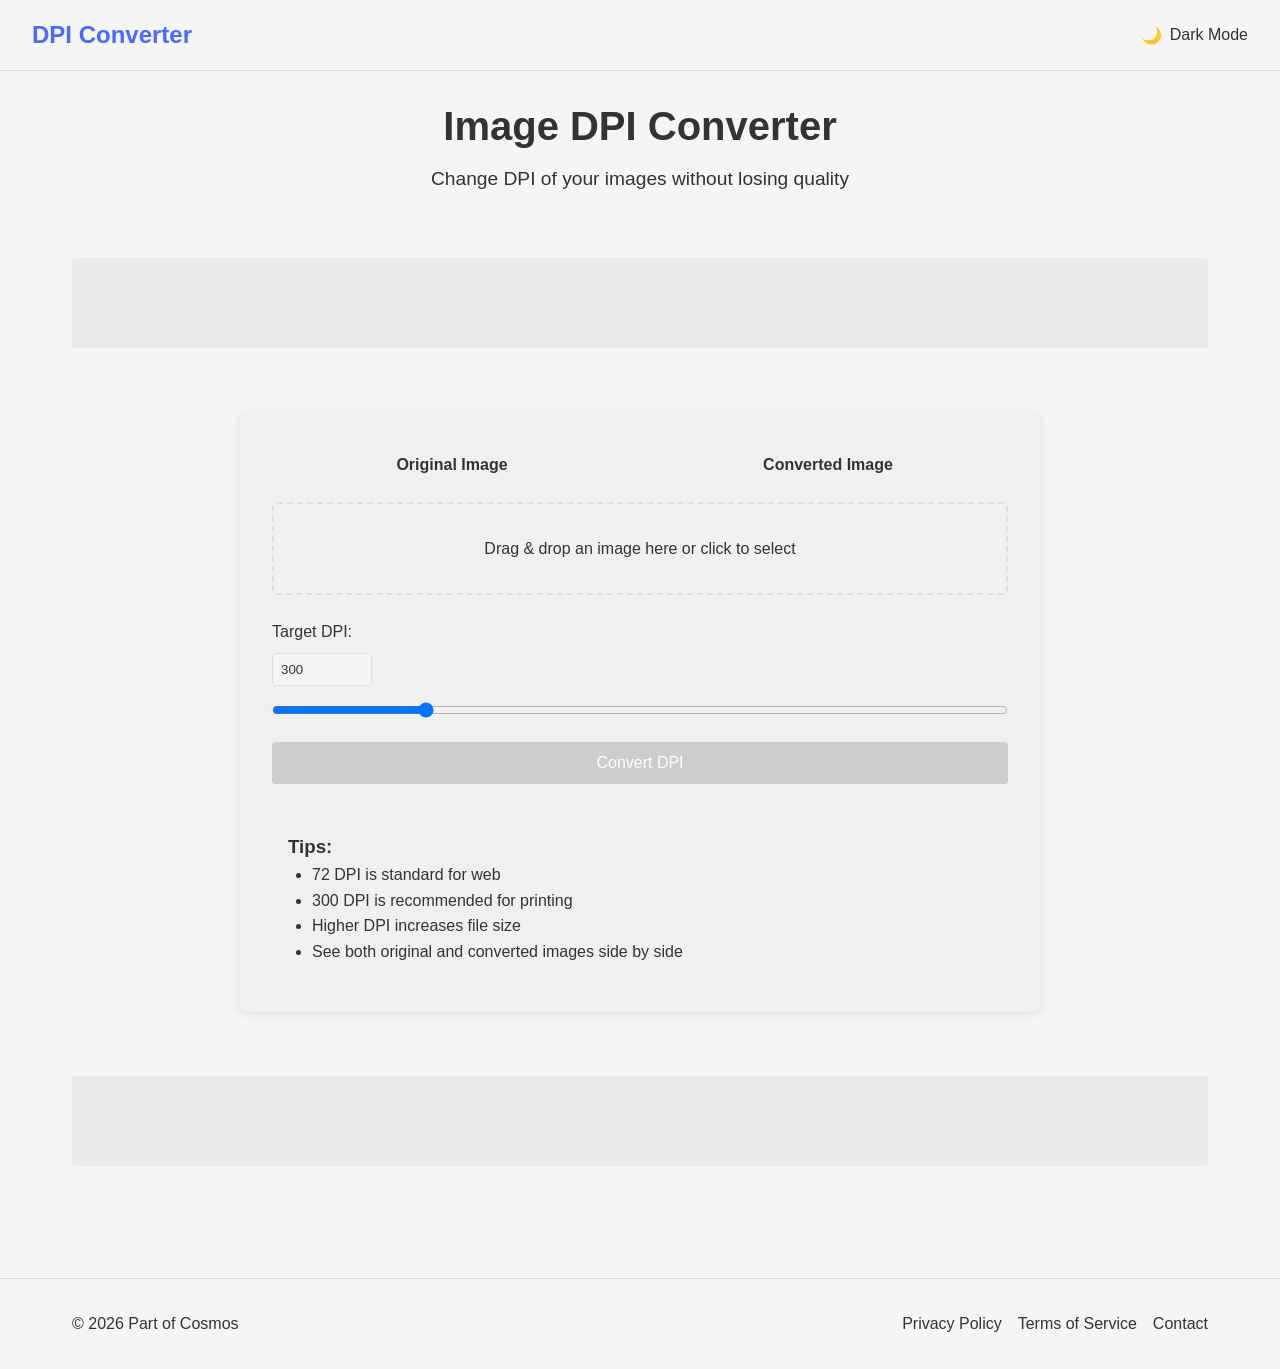
==== index.html @ 320b6068 "Update index.html" ====
<!DOCTYPE html>
<html lang="en">
<head>
  <meta charset="UTF-8">
  <meta name="viewport" content="width=device-width, initial-scale=1.0">
  <meta name="description" content="Free online tool to change DPI of images instantly. Supports JPEG, PNG, WEBP. No registration required.">
  <meta name="keywords" content="DPI converter, image DPI, change resolution, image converter, print quality">
  <meta name="author" content="Part of Cosmos">
  <meta property="og:title" content="Free Online DPI Converter | Change Image Resolution Instantly">
  <meta property="og:description" content="Easily adjust DPI of JPEG, PNG, and WEBP images. No registration needed. Fast, secure, and free!">
  <meta property="og:type" content="website">
  <meta property="og:url" content="https://Partofcosmos1-re.github.io/dpi-converter">
  <title>Free Online DPI Converter | Change Image Resolution Instantly</title>
  <script async src="https://pagead2.googlesyndication.com/pagead/js/adsbygoogle.js?client=ca-pub-6141344956835421" crossorigin="anonymous"></script>
  <style>
    /* Light mode variables */
    :root {
      --bg-color: #f5f5f5;
      --text-color: #333;
      --primary-color: #4a6bff;
      --secondary-color: #f0f0f0;
      --border-color: #ddd;
    }

    /* Dark mode variables */
    .dark-mode {
      --bg-color: #1a1a1a;
      --text-color: #f5f5f5;
      --primary-color: #5d8aff;
      --secondary-color: #2a2a2a;
      --border-color: #444;
    }

    * {
      box-sizing: border-box;
      margin: 0;
      padding: 0;
      font-family: -apple-system, BlinkMacSystemFont, 'Segoe UI', Roboto, Oxygen, Ubuntu, Cantarell, 'Open Sans', 'Helvetica Neue', sans-serif;
    }

    body {
      min-height: 100vh;
      display: flex;
      flex-direction: column;
      background-color: var(--bg-color);
      color: var(--text-color);
      transition: background-color 0.3s, color 0.3s;
      line-height: 1.6;
    }

    header {
      padding: 1rem 2rem;
      display: flex;
      justify-content: space-between;
      align-items: center;
      border-bottom: 1px solid var(--border-color);
    }

    .logo {
      font-size: 1.5rem;
      font-weight: bold;
      color: var(--primary-color);
    }

    .theme-toggle {
      background: none;
      border: none;
      color: var(--text-color);
      cursor: pointer;
      font-size: 1rem;
      display: flex;
      align-items: center;
      gap: 0.5rem;
    }

    main {
      flex: 1;
      display: flex;
      flex-direction: column;
      align-items: center;
      padding: 2rem;
      max-width: 1200px;
      margin: 0 auto;
      width: 100%;
    }

    h1 {
      margin: 0;
      line-height: 1.15;
      font-size: 2.5rem;
      text-align: center;
    }

    .description {
      text-align: center;
      margin: 1rem 0 2rem;
      line-height: 1.5;
      font-size: 1.2rem;
      max-width: 800px;
    }

    .converter {
      width: 100%;
      max-width: 800px;
      margin: 2rem 0;
      padding: 2rem;
      background-color: var(--secondary-color);
      border-radius: 8px;
      box-shadow: 0 2px 10px rgba(0, 0, 0, 0.1);
    }

    .image-comparison {
      display: flex;
      flex-wrap: wrap;
      gap: 1rem;
      margin-bottom: 1.5rem;
    }

    .image-container {
      flex: 1;
      min-width: 300px;
      display: flex;
      flex-direction: column;
      align-items: center;
    }

    .image-preview {
      width: 100%;
      max-height: 300px;
      object-fit: contain;
      border: 1px solid var(--border-color);
      border-radius: 5px;
      background-color: var(--bg-color);
    }

    .image-label {
      margin-top: 0.5rem;
      font-weight: bold;
    }

    .dropzone {
      border: 2px dashed var(--border-color);
      border-radius: 5px;
      padding: 2rem;
      text-align: center;
      cursor: pointer;
      transition: border-color 0.3s;
      margin-bottom: 1.5rem;
    }

    .dropzone:hover {
      border-color: var(--primary-color);
    }

    .file-info {
      display: flex;
      flex-direction: column;
      gap: 0.5rem;
    }

    .controls {
      display: flex;
      flex-direction: column;
      gap: 1.5rem;
    }

    .dpi-control {
      display: flex;
      flex-direction: column;
      gap: 0.5rem;
    }

    .dpi-control input[type="number"] {
      padding: 0.5rem;
      border: 1px solid var(--border-color);
      border-radius: 4px;
      background-color: var(--bg-color);
      color: var(--text-color);
      width: 100px;
    }

    .dpi-control input[type="range"] {
      width: 100%;
      margin-top: 0.5rem;
    }

    .convert-button {
      padding: 0.75rem 1.5rem;
      background-color: var(--primary-color);
      color: white;
      border: none;
      border-radius: 4px;
      cursor: pointer;
      font-size: 1rem;
      transition: background-color 0.3s;
    }

    .convert-button:hover {
      background-color: #3a5bef;
    }

    .convert-button:disabled {
      background-color: #cccccc;
      cursor: not-allowed;
    }

    .download-section {
      margin-top: 2rem;
      text-align: center;
    }

    .download-button {
      padding: 0.75rem 1.5rem;
      background-color: #28a745;
      color: white;
      text-decoration: none;
      border-radius: 4px;
      transition: background-color 0.3s;
      display: inline-block;
    }

    .download-button:hover {
      background-color: #218838;
    }

    .tips {
      margin-top: 2rem;
      padding: 1rem;
      background-color: var(--secondary-color);
      border-radius: 5px;
    }

    .tips h3 {
      margin-top: 0;
    }

    .tips ul {
      padding-left: 1.5rem;
    }

    footer {
      width: 100%;
      padding: 2rem 0;
      border-top: 1px solid var(--border-color);
      margin-top: 3rem;
    }

    .footer-content {
      max-width: 1200px;
      margin: 0 auto;
      display: flex;
      justify-content: space-between;
      align-items: center;
      padding: 0 2rem;
    }

    .footer-links {
      display: flex;
      gap: 1rem;
    }

    .footer-links a {
      color: var(--text-color);
      text-decoration: none;
    }

    .footer-links a:hover {
      text-decoration: underline;
    }

    /* Ad Container Styles */
    .ad-container {
      width: 100%;
      margin: 2rem 0;
      text-align: center;
      min-height: 90px;
      background-color: rgba(0,0,0,0.05);
      border-radius: 4px;
      display: flex;
      justify-content: center;
      align-items: center;
      padding: 1rem;
    }

    .ad-container ins {
      width: 100%;
      height: 100%;
    }

    @media (max-width: 768px) {
      h1 {
        font-size: 2rem;
      }
      
      .description {
        font-size: 1rem;
      }
      
      .converter {
        padding: 1.5rem;
      }
      
      .footer-content {
        flex-direction: column;
        gap: 1rem;
      }

      .ad-container {
        min-height: 50px;
        margin: 1rem 0;
      }
    }

    /* Loading spinner */
    .spinner {
      display: inline-block;
      width: 20px;
      height: 20px;
      border: 3px solid rgba(255,255,255,.3);
      border-radius: 50%;
      border-top-color: white;
      animation: spin 1s ease-in-out infinite;
    }

    @keyframes spin {
      to { transform: rotate(360deg); }
    }

    .hidden {
      display: none;
    }
  </style>
</head>
<body>
  <header>
    <div class="logo">DPI Converter</div>
    <button class="theme-toggle" id="themeToggle">
      <span id="themeIcon">🌙</span> <span id="themeText">Dark Mode</span>
    </button>
  </header>

  <main>
    <h1>Image DPI Converter</h1>
    <p class="description">
      Change DPI of your images without losing quality
    </p>
    
    <!-- Top Ad Container -->
    <div class="ad-container">
      <ins class="adsbygoogle"
           style="display:block"
           data-ad-client="ca-pub-6141344956835421"
           data-ad-slot="4325346053"
           data-ad-format="auto"
           data-full-width-responsive="true"></ins>
      <script>(adsbygoogle = window.adsbygoogle || []).push({});</script>
    </div>
    
    <div class="converter">
      <div class="image-comparison">
        <div class="image-container">
          <img id="originalImage" class="image-preview hidden" alt="Original image">
          <div class="image-label" id="originalLabel">Original Image</div>
        </div>
        <div class="image-container">
          <img id="convertedImage" class="image-preview hidden" alt="Converted image">
          <div class="image-label" id="convertedLabel">Converted Image</div>
        </div>
      </div>

      <div class="dropzone" id="dropzone">
        <div class="file-info" id="fileInfo">
          <p>Drag & drop an image here or click to select</p>
        </div>
        <input type="file" id="fileInput" accept="image/*" class="hidden">
      </div>

      <div class="controls">
        <div class="dpi-control">
          <label for="dpi">Target DPI:</label>
          <input type="number" id="dpi" min="72" max="1200" value="300">
          <input type="range" id="dpiRange" min="72" max="1200" value="300">
        </div>

        <button class="convert-button" id="convertButton" disabled>
          Convert DPI
        </button>
      </div>

      <div class="download-section hidden" id="downloadSection">
        <a href="#" class="download-button" id="downloadButton">Download Converted Image</a>
      </div>

      <div class="tips">
        <h3>Tips:</h3>
        <ul>
          <li>72 DPI is standard for web</li>
          <li>300 DPI is recommended for printing</li>
          <li>Higher DPI increases file size</li>
          <li>See both original and converted images side by side</li>
        </ul>
      </div>
    </div>
    
    <!-- Bottom Ad Container --> 
    <div class="ad-container">
      <ins class="adsbygoogle"
           style="display:block"
           data-ad-client="ca-pub-6141344956835421"
           data-ad-slot="9127883073" 
           data-ad-format="fluid"
           data-full-width-responsive="true"></ins>
      <script>(adsbygoogle = window.adsbygoogle || []).push({});</script>
    </div>
  </main>

  <footer>
    <div class="footer-content">
      <p>© <span id="currentYear"></span> Part of Cosmos</p>
      <div class="footer-links">
        <a href="privacy.html" id="privacyLink">Privacy Policy</a>
        <a href="terms.html" id="termsLink">Terms of Service</a>
        <a href="#" id="contactLink">Contact</a>
      </div>
    </div>
  </footer>

  <script>
    // DOM Elements
    const themeToggle = document.getElementById('themeToggle');
    const themeIcon = document.getElementById('themeIcon');
    const themeText = document.getElementById('themeText');
    const dropzone = document.getElementById('dropzone');
    const fileInput = document.getElementById('fileInput');
    const fileInfo = document.getElementById('fileInfo');
    const originalImage = document.getElementById('originalImage');
    const convertedImage = document.getElementById('convertedImage');
    const originalLabel = document.getElementById('originalLabel');
    const convertedLabel = document.getElementById('convertedLabel');
    const dpiInput = document.getElementById('dpi');
    const dpiRange = document.getElementById('dpiRange');
    const convertButton = document.getElementById('convertButton');
    const downloadSection = document.getElementById('downloadSection');
    const downloadButton = document.getElementById('downloadButton');
    const currentYear = document.getElementById('currentYear');
    const privacyLink = document.getElementById('privacyLink');
    const termsLink = document.getElementById('termsLink');
    const contactLink = document.getElementById('contactLink');

    // Current year
    currentYear.textContent = new Date().getFullYear();

    // Theme toggle
    function toggleTheme() {
      document.body.classList.toggle('dark-mode');
      const isDark = document.body.classList.contains('dark-mode');
      themeIcon.textContent = isDark ? '☀️' : '🌙';
      themeText.textContent = isDark ? 'Light Mode' : 'Dark Mode';
      localStorage.setItem('darkMode', isDark);
    }

    // Check for saved theme preference
    if (localStorage.getItem('darkMode') === 'true') {
      document.body.classList.add('dark-mode');
      themeIcon.textContent = '☀️';
      themeText.textContent = 'Light Mode';
    }

    themeToggle.addEventListener('click', toggleTheme);

    // File handling
    let currentFile = null;
    let fileName = '';

    function handleFileSelect(file) {
      currentFile = file;
      fileName = file.name.split('.')[0];
      fileInfo.innerHTML = `
        <p>${file.name}</p>
        <p>${(file.size / 1024).toFixed(2)} KB</p>
      `;
      convertButton.disabled = false;

      // Display the original image
      const reader = new FileReader();
      reader.onload = (e) => {
        originalImage.src = e.target.result;
        originalImage.classList.remove('hidden');
        originalLabel.textContent = `Original Image (${file.name})`;
      };
      reader.readAsDataURL(file);
    }

    dropzone.addEventListener('click', () => fileInput.click());
    
    fileInput.addEventListener('change', (e) => {
      if (e.target.files.length) {
        handleFileSelect(e.target.files[0]);
      }
    });

    // Drag and drop
    dropzone.addEventListener('dragover', (e) => {
      e.preventDefault();
      dropzone.style.borderColor = 'var(--primary-color)';
    });

    dropzone.addEventListener('dragleave', () => {
      dropzone.style.borderColor = 'var(--border-color)';
    });

    dropzone.addEventListener('drop', (e) => {
      e.preventDefault();
      dropzone.style.borderColor = 'var(--border-color)';
      
      if (e.dataTransfer.files.length && e.dataTransfer.files[0].type.startsWith('image/')) {
        handleFileSelect(e.dataTransfer.files[0]);
      }
    });

    // DPI controls
    dpiInput.addEventListener('input', () => {
      let value = parseInt(dpiInput.value);
      if (isNaN(value)) value = 300;
      value = Math.min(1200, Math.max(72, value));
      dpiInput.value = value;
      dpiRange.value = value;
    });

    dpiRange.addEventListener('input', () => {
      dpiInput.value = dpiRange.value;
    });

    // Conversion
    convertButton.addEventListener('click', async () => {
      if (!currentFile) return;
      
      convertButton.disabled = true;
      convertButton.innerHTML = '<span class="spinner"></span> Processing...';
      
      try {
        const downloadUrl = await processImage(currentFile, dpiInput.value);
        
        // Display the converted image
        convertedImage.src = downloadUrl;
        convertedImage.classList.remove('hidden');
        convertedLabel.textContent = `Converted Image (${dpiInput.value} DPI)`;
        
        downloadButton.href = downloadUrl;
        downloadButton.download = `${fileName}_${dpiInput.value}dpi.${currentFile.type.split('/')[1]}`;
        downloadSection.classList.remove('hidden');
      } catch (error) {
        console.error('Conversion error:', error);
        alert('Error processing image. Please try again.');
      } finally {
        convertButton.disabled = false;
        convertButton.textContent = 'Convert DPI';
      }
    });

    // Image processing function
    function processImage(file, dpi) {
      return new Promise((resolve, reject) => {
        const reader = new FileReader();
        
        reader.onload = (event) => {
          const img = new Image();
          img.onload = () => {
            const canvas = document.createElement('canvas');
            const ctx = canvas.getContext('2d');
            
            // Calculate the size at the target DPI (assuming original is 72 DPI)
            const scale = dpi / 72;
            canvas.width = img.width * scale;
            canvas.height = img.height * scale;
            
            // Draw the image at new size
            ctx.drawImage(img, 0, 0, canvas.width, canvas.height);
            
            // Convert to blob with original file type
            canvas.toBlob((blob) => {
              const url = URL.createObjectURL(blob);
              resolve(url);
            }, file.type.split('/')[1] === 'png' ? 'image/png' : 'image/jpeg', 0.92);
          };
          
          img.onerror = reject;
          img.src = event.target.result;
        };
        
        reader.onerror = reject;
        reader.readAsDataURL(file);
      });
    }

    // Contact link behavior
    contactLink.addEventListener('click', (e) => {
      e.preventDefault();
      alert('Contact information would be displayed here.');
    });

    // Initialize ads
    (adsbygoogle = window.adsbygoogle || []).push({});
  </script>
</body>
</html>
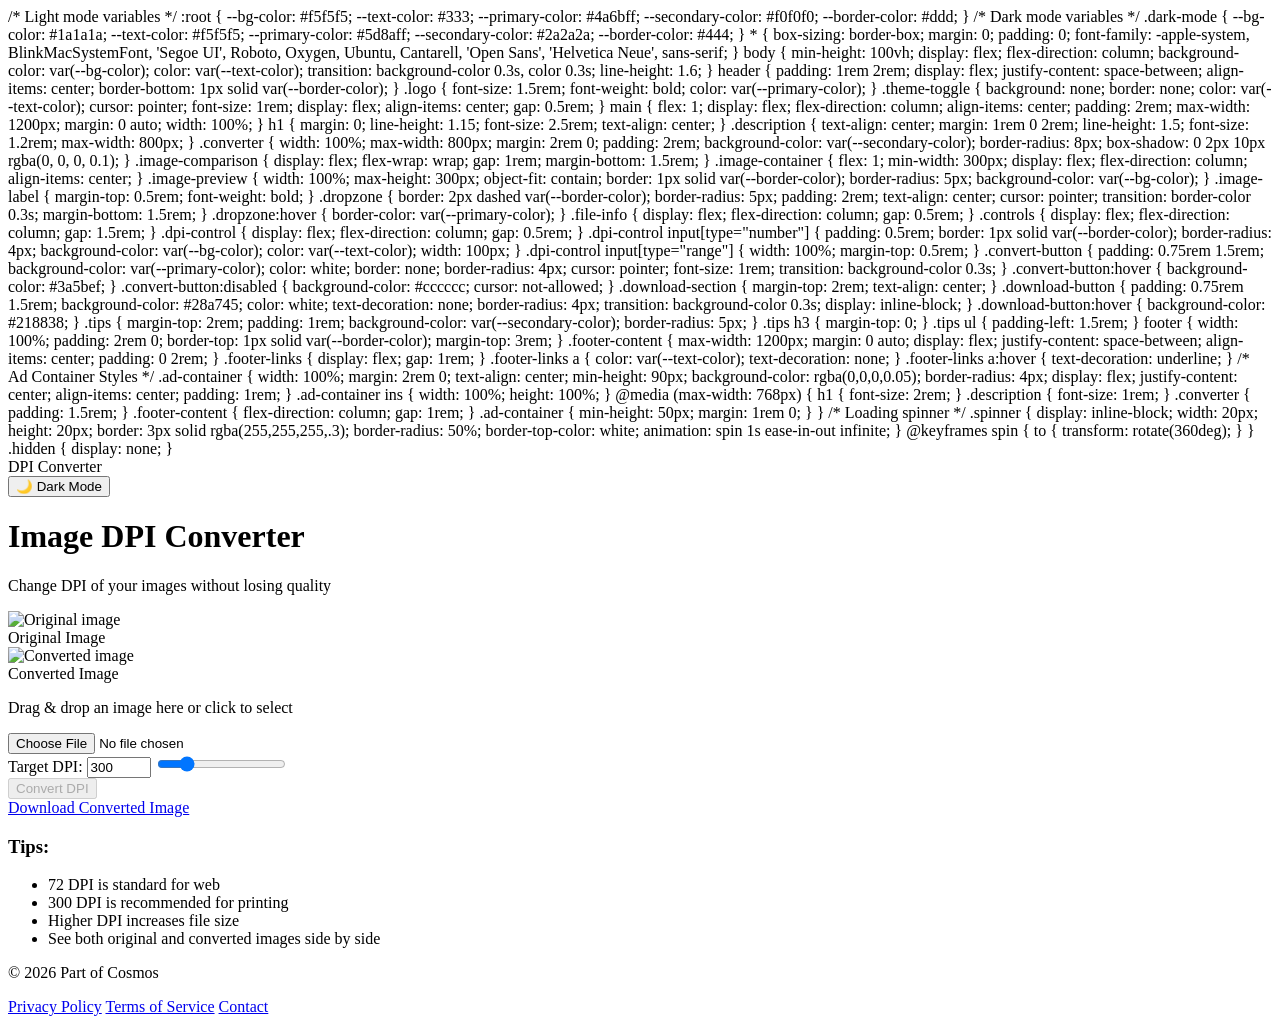
==== commit ec62affc: "Update index.html" ====
--- a/index.html
+++ b/index.html
@@ -11,8 +11,8 @@
   <meta property="og:type" content="website">
   <meta property="og:url" content="https://Partofcosmos1-re.github.io/dpi-converter">
   <title>Free Online DPI Converter | Change Image Resolution Instantly</title>
-  <script async src="https://pagead2.googlesyndication.com/pagead/js/adsbygoogle.js?client=ca-pub-6141344956835421" crossorigin="anonymous"></script>
-  <style>
+  <script async src="https://pagead2.googlesyndication.com/pagead/js/adsbygoogle.js?client=ca-pub-6141344956835421"
+     crossorigin="anonymous"></script>
     /* Light mode variables */
     :root {
       --bg-color: #f5f5f5;
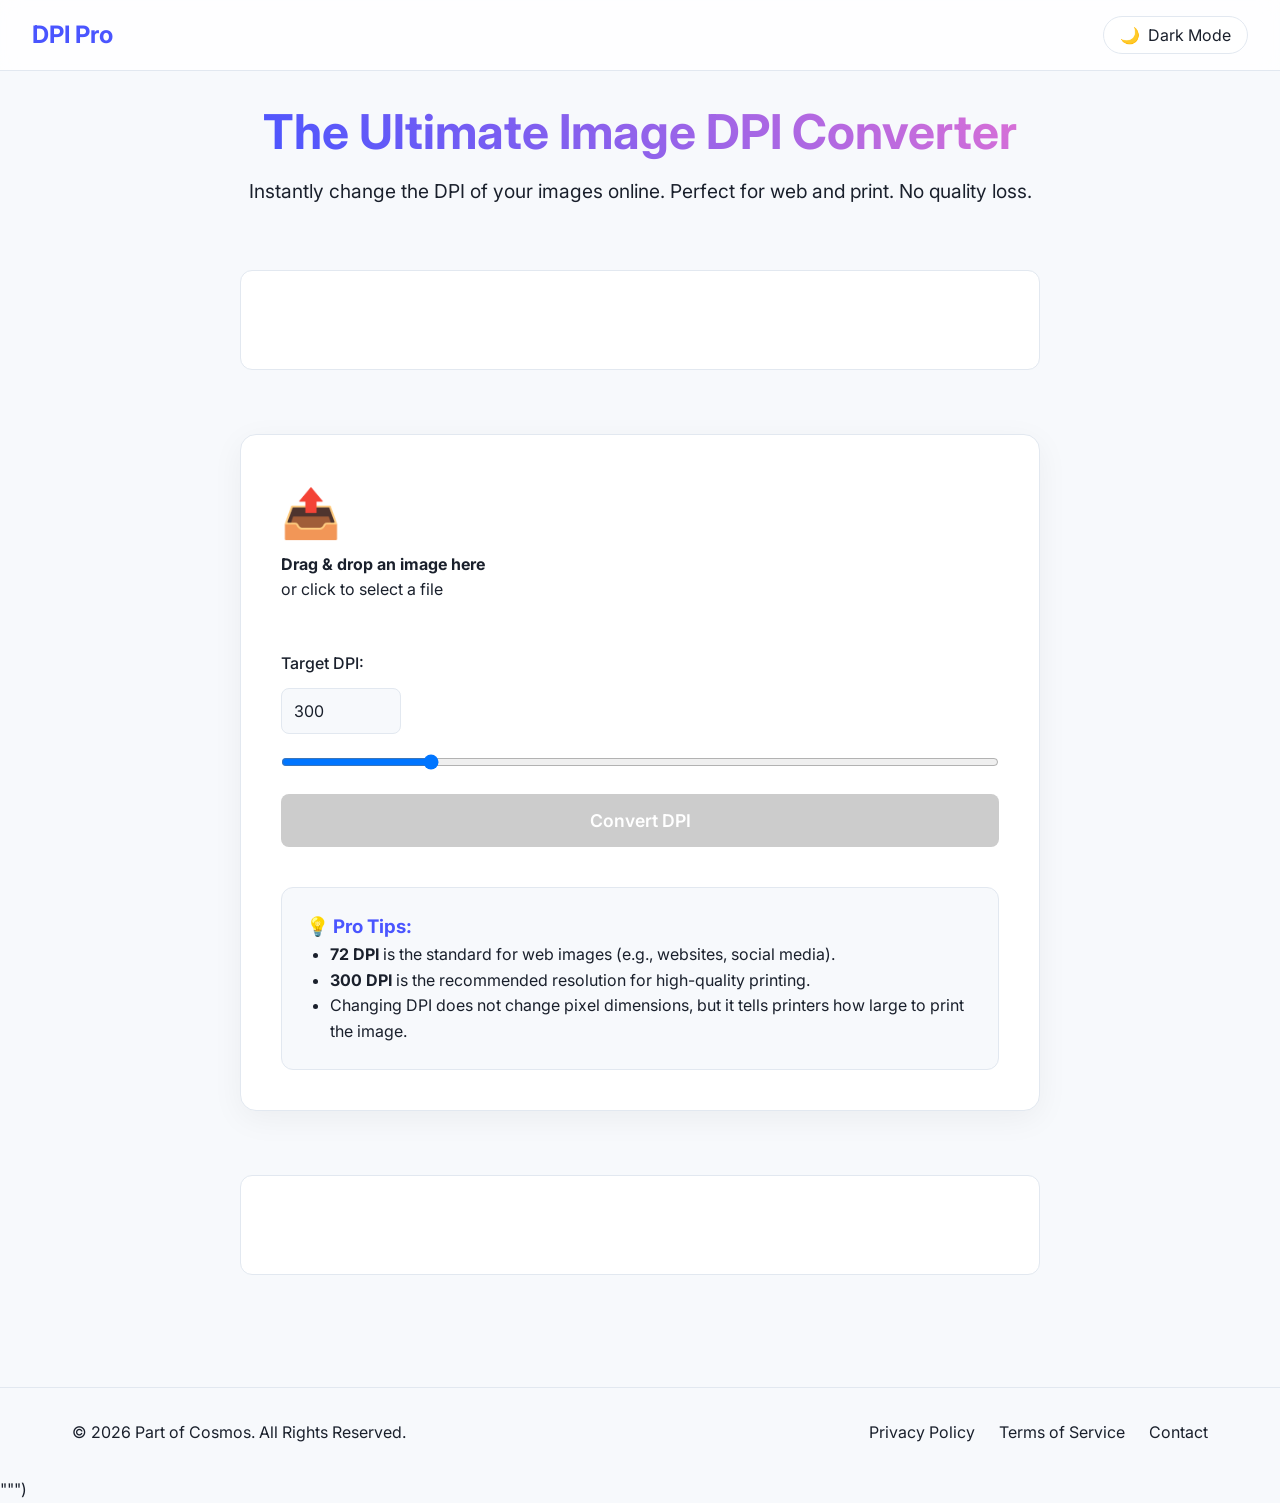
==== commit d2c78f2d: "Update index.html" ====
--- a/index.html
+++ b/index.html
@@ -1,3 +1,4 @@
+
 <!DOCTYPE html>
 <html lang="en">
 <head>
@@ -10,32 +11,46 @@
   <meta property="og:description" content="Easily adjust DPI of JPEG, PNG, and WEBP images. No registration needed. Fast, secure, and free!">
   <meta property="og:type" content="website">
   <meta property="og:url" content="https://Partofcosmos1-re.github.io/dpi-converter">
-  <title>Free Online DPI Converter | Change Image Resolution Instantly</title>
+  <title>Free Online DPI Converter | Modern & Fast</title>
   <script async src="https://pagead2.googlesyndication.com/pagead/js/adsbygoogle.js?client=ca-pub-6141344956835421"
      crossorigin="anonymous"></script>
+  <style>
+    /* Font import */
+    @import url('https://fonts.googleapis.com/css2?family=Inter:wght@400;500;600;700&display=swap');
+
     /* Light mode variables */
     :root {
-      --bg-color: #f5f5f5;
-      --text-color: #333;
-      --primary-color: #4a6bff;
-      --secondary-color: #f0f0f0;
-      --border-color: #ddd;
+      --bg-color: #f7f9fc;
+      --text-color: #1a202c;
+      --primary-color: #4a55ff;
+      --primary-hover: #3c46d5;
+      --secondary-color: #ffffff;
+      --border-color: #e2e8f0;
+      --shadow-color: rgba(0, 0, 0, 0.05);
+      --success-color: #28a745;
+      --success-hover: #218838;
+      --disabled-color: #cccccc;
     }
 
     /* Dark mode variables */
     .dark-mode {
-      --bg-color: #1a1a1a;
-      --text-color: #f5f5f5;
-      --primary-color: #5d8aff;
-      --secondary-color: #2a2a2a;
-      --border-color: #444;
+      --bg-color: #121212;
+      --text-color: #e2e8f0;
+      --primary-color: #7f8aff;
+      --primary-hover: #6a74e5;
+      --secondary-color: #1a1a1a;
+      --border-color: #2d3748;
+      --shadow-color: rgba(0, 0, 0, 0.2);
+      --success-color: #38a169;
+      --success-hover: #2f855a;
+      --disabled-color: #4a5568;
     }
 
     * {
       box-sizing: border-box;
       margin: 0;
       padding: 0;
-      font-family: -apple-system, BlinkMacSystemFont, 'Segoe UI', Roboto, Oxygen, Ubuntu, Cantarell, 'Open Sans', 'Helvetica Neue', sans-serif;
+      font-family: 'Inter', -apple-system, BlinkMacSystemFont, 'Segoe UI', Roboto, Oxygen, Ubuntu, Cantarell, 'Open Sans', 'Helvetica Neue', sans-serif;
     }
 
     body {
@@ -54,6 +69,15 @@
       justify-content: space-between;
       align-items: center;
       border-bottom: 1px solid var(--border-color);
+      position: sticky;
+      top: 0;
+      background-color: rgba(255, 255, 255, 0.8);
+      backdrop-filter: blur(10px);
+      z-index: 1000;
+    }
+    
+    .dark-mode header {
+        background-color: rgba(18, 18, 18, 0.8);
     }
 
     .logo {
@@ -63,14 +87,21 @@
     }
 
     .theme-toggle {
-      background: none;
-      border: none;
+      background: var(--secondary-color);
+      border: 1px solid var(--border-color);
       color: var(--text-color);
       cursor: pointer;
       font-size: 1rem;
       display: flex;
       align-items: center;
       gap: 0.5rem;
+      padding: 0.5rem 1rem;
+      border-radius: 20px;
+      transition: all 0.3s ease;
+    }
+    .theme-toggle:hover {
+        transform: translateY(-2px);
+        box-shadow: 0 4px 10px var(--shadow-color);
     }
 
     main {
@@ -86,9 +117,13 @@
 
     h1 {
       margin: 0;
-      line-height: 1.15;
-      font-size: 2.5rem;
+      line-height: 1.2;
+      font-size: 3rem;
+      font-weight: 700;
       text-align: center;
+      background: linear-gradient(45deg, var(--primary-color), #da70d6);
+      -webkit-background-clip: text;
+      -webkit-text-fill-color: transparent;
     }
 
     .description {
@@ -97,65 +132,75 @@
       line-height: 1.5;
       font-size: 1.2rem;
       max-width: 800px;
+      color: var(--text-color-light);
     }
 
     .converter {
       width: 100%;
       max-width: 800px;
       margin: 2rem 0;
-      padding: 2rem;
+      padding: 2.5rem;
       background-color: var(--secondary-color);
-      border-radius: 8px;
-      box-shadow: 0 2px 10px rgba(0, 0, 0, 0.1);
-    }
-
+      border-radius: 16px;
+      box-shadow: 0 8px 32px var(--shadow-color);
+      border: 1px solid var(--border-color);
+    }
+    
     .image-comparison {
       display: flex;
       flex-wrap: wrap;
-      gap: 1rem;
-      margin-bottom: 1.5rem;
+      gap: 1.5rem;
+      margin-bottom: 2rem;
     }
 
     .image-container {
       flex: 1;
-      min-width: 300px;
+      min-width: 250px;
       display: flex;
       flex-direction: column;
       align-items: center;
+      background-color: var(--bg-color);
+      padding: 1rem;
+      border-radius: 12px;
+      border: 1px solid var(--border-color);
     }
 
     .image-preview {
       width: 100%;
-      max-height: 300px;
+      height: 250px;
       object-fit: contain;
-      border: 1px solid var(--border-color);
-      border-radius: 5px;
-      background-color: var(--bg-color);
+      border-radius: 8px;
     }
 
     .image-label {
-      margin-top: 0.5rem;
-      font-weight: bold;
-    }
-
+      margin-top: 1rem;
+      font-weight: 500;
+      font-size: 0.9rem;
+      text-align: center;
+      word-break: break-all;
+    }
+    
     .dropzone {
       border: 2px dashed var(--border-color);
-      border-radius: 5px;
-      padding: 2rem;
+      border-radius: 12px;
+      padding: 2.5rem;
       text-align: center;
       cursor: pointer;
-      transition: border-color 0.3s;
-      margin-bottom: 1.5rem;
-    }
-
+      transition: border-color 0.3s, background-color 0.3s;
+      margin-bottom: 2rem;
+      background-color: var(--bg-color);
+    }
     .dropzone:hover {
       border-color: var(--primary-color);
-    }
-
+      background-color: var(--secondary-color);
+    }
+    .dropzone-icon {
+        font-size: 3rem;
+        color: var(--primary-color);
+    }
     .file-info {
-      display: flex;
-      flex-direction: column;
-      gap: 0.5rem;
+        margin-top: 1rem;
+        font-size: 0.9rem;
     }
 
     .controls {
@@ -163,77 +208,83 @@
       flex-direction: column;
       gap: 1.5rem;
     }
-
     .dpi-control {
       display: flex;
       flex-direction: column;
-      gap: 0.5rem;
-    }
-
+      gap: 0.75rem;
+    }
+    .dpi-control label {
+        font-weight: 500;
+    }
     .dpi-control input[type="number"] {
-      padding: 0.5rem;
+      padding: 0.75rem;
       border: 1px solid var(--border-color);
-      border-radius: 4px;
+      border-radius: 8px;
       background-color: var(--bg-color);
       color: var(--text-color);
-      width: 100px;
-    }
-
+      width: 120px;
+      font-size: 1rem;
+    }
     .dpi-control input[type="range"] {
       width: 100%;
       margin-top: 0.5rem;
-    }
-
+      cursor: pointer;
+    }
     .convert-button {
-      padding: 0.75rem 1.5rem;
+      padding: 1rem 1.5rem;
       background-color: var(--primary-color);
       color: white;
       border: none;
-      border-radius: 4px;
+      border-radius: 8px;
       cursor: pointer;
-      font-size: 1rem;
-      transition: background-color 0.3s;
-    }
-
-    .convert-button:hover {
-      background-color: #3a5bef;
-    }
-
+      font-size: 1.1rem;
+      font-weight: 600;
+      transition: all 0.3s ease;
+      display: flex;
+      justify-content: center;
+      align-items: center;
+      gap: 0.5rem;
+    }
+    .convert-button:hover:not(:disabled) {
+      background-color: var(--primary-hover);
+      transform: translateY(-2px);
+      box-shadow: 0 4px 15px var(--shadow-color);
+    }
     .convert-button:disabled {
-      background-color: #cccccc;
+      background-color: var(--disabled-color);
       cursor: not-allowed;
     }
-
     .download-section {
       margin-top: 2rem;
       text-align: center;
     }
-
     .download-button {
-      padding: 0.75rem 1.5rem;
-      background-color: #28a745;
+      padding: 1rem 2rem;
+      background-color: var(--success-color);
       color: white;
       text-decoration: none;
-      border-radius: 4px;
-      transition: background-color 0.3s;
+      border-radius: 8px;
+      transition: all 0.3s ease;
       display: inline-block;
-    }
-
+      font-weight: 600;
+    }
     .download-button:hover {
-      background-color: #218838;
-    }
-
+      background-color: var(--success-hover);
+      transform: translateY(-2px);
+      box-shadow: 0 4px 15px var(--shadow-color);
+    }
+    
     .tips {
-      margin-top: 2rem;
-      padding: 1rem;
-      background-color: var(--secondary-color);
-      border-radius: 5px;
-    }
-
+      margin-top: 2.5rem;
+      padding: 1.5rem;
+      background-color: var(--bg-color);
+      border-radius: 12px;
+      border: 1px solid var(--border-color);
+    }
     .tips h3 {
       margin-top: 0;
-    }
-
+      color: var(--primary-color);
+    }
     .tips ul {
       padding-left: 1.5rem;
     }
@@ -244,7 +295,6 @@
       border-top: 1px solid var(--border-color);
       margin-top: 3rem;
     }
-
     .footer-content {
       max-width: 1200px;
       margin: 0 auto;
@@ -252,66 +302,51 @@
       justify-content: space-between;
       align-items: center;
       padding: 0 2rem;
-    }
-
+      flex-wrap: wrap;
+      gap: 1rem;
+    }
     .footer-links {
       display: flex;
-      gap: 1rem;
-    }
-
+      gap: 1.5rem;
+    }
     .footer-links a {
       color: var(--text-color);
       text-decoration: none;
-    }
-
+      transition: color 0.3s;
+    }
     .footer-links a:hover {
+      color: var(--primary-color);
       text-decoration: underline;
     }
 
-    /* Ad Container Styles */
     .ad-container {
       width: 100%;
-      margin: 2rem 0;
+      margin: 2rem auto;
       text-align: center;
-      min-height: 90px;
-      background-color: rgba(0,0,0,0.05);
-      border-radius: 4px;
+      min-height: 100px;
+      background-color: var(--secondary-color);
+      border-radius: 12px;
       display: flex;
       justify-content: center;
       align-items: center;
       padding: 1rem;
-    }
-
+      border: 1px solid var(--border-color);
+      max-width: 800px;
+    }
     .ad-container ins {
       width: 100%;
       height: 100%;
     }
 
     @media (max-width: 768px) {
-      h1 {
-        font-size: 2rem;
-      }
-      
-      .description {
-        font-size: 1rem;
-      }
-      
-      .converter {
-        padding: 1.5rem;
-      }
-      
-      .footer-content {
-        flex-direction: column;
-        gap: 1rem;
-      }
-
-      .ad-container {
-        min-height: 50px;
-        margin: 1rem 0;
-      }
-    }
-
-    /* Loading spinner */
+      h1 { font-size: 2.2rem; }
+      .description { font-size: 1rem; }
+      .converter { padding: 1.5rem; }
+      .footer-content { flex-direction: column; gap: 1rem; }
+      .ad-container { min-height: 60px; margin: 1.5rem auto; }
+      .image-preview { height: 200px; }
+    }
+    
     .spinner {
       display: inline-block;
       width: 20px;
@@ -321,31 +356,24 @@
       border-top-color: white;
       animation: spin 1s ease-in-out infinite;
     }
-
-    @keyframes spin {
-      to { transform: rotate(360deg); }
-    }
-
-    .hidden {
-      display: none;
-    }
+    @keyframes spin { to { transform: rotate(360deg); } }
+    .hidden { display: none; }
   </style>
 </head>
 <body>
   <header>
-    <div class="logo">DPI Converter</div>
+    <div class="logo">DPI Pro</div>
     <button class="theme-toggle" id="themeToggle">
       <span id="themeIcon">🌙</span> <span id="themeText">Dark Mode</span>
     </button>
   </header>
 
   <main>
-    <h1>Image DPI Converter</h1>
+    <h1>The Ultimate Image DPI Converter</h1>
     <p class="description">
-      Change DPI of your images without losing quality
+      Instantly change the DPI of your images online. Perfect for web and print. No quality loss.
     </p>
     
-    <!-- Top Ad Container -->
     <div class="ad-container">
       <ins class="adsbygoogle"
            style="display:block"
@@ -353,26 +381,28 @@
            data-ad-slot="4325346053"
            data-ad-format="auto"
            data-full-width-responsive="true"></ins>
-      <script>(adsbygoogle = window.adsbygoogle || []).push({});</script>
     </div>
     
     <div class="converter">
+      <div id="dropzone">
+        <div class="dropzone-content">
+            <div class="dropzone-icon">📤</div>
+            <p><strong>Drag & drop an image here</strong></p>
+            <p>or click to select a file</p>
+            <div class="file-info" id="fileInfo"></div>
+        </div>
+        <input type="file" id="fileInput" accept="image/jpeg,image/png,image/webp" class="hidden">
+      </div>
+
       <div class="image-comparison">
-        <div class="image-container">
-          <img id="originalImage" class="image-preview hidden" alt="Original image">
+        <div class="image-container" id="originalContainer" style="display: none;">
+          <img id="originalImage" class="image-preview" alt="Original image">
           <div class="image-label" id="originalLabel">Original Image</div>
         </div>
-        <div class="image-container">
-          <img id="convertedImage" class="image-preview hidden" alt="Converted image">
+        <div class="image-container" id="convertedContainer" style="display: none;">
+          <img id="convertedImage" class="image-preview" alt="Converted image">
           <div class="image-label" id="convertedLabel">Converted Image</div>
         </div>
-      </div>
-
-      <div class="dropzone" id="dropzone">
-        <div class="file-info" id="fileInfo">
-          <p>Drag & drop an image here or click to select</p>
-        </div>
-        <input type="file" id="fileInput" accept="image/*" class="hidden">
       </div>
 
       <div class="controls">
@@ -388,35 +418,32 @@
       </div>
 
       <div class="download-section hidden" id="downloadSection">
-        <a href="#" class="download-button" id="downloadButton">Download Converted Image</a>
+        <a href="#" class="download-button" id="downloadButton" download>Download Converted Image</a>
       </div>
 
       <div class="tips">
-        <h3>Tips:</h3>
+        <h3>💡 Pro Tips:</h3>
         <ul>
-          <li>72 DPI is standard for web</li>
-          <li>300 DPI is recommended for printing</li>
-          <li>Higher DPI increases file size</li>
-          <li>See both original and converted images side by side</li>
+          <li><strong>72 DPI</strong> is the standard for web images (e.g., websites, social media).</li>
+          <li><strong>300 DPI</strong> is the recommended resolution for high-quality printing.</li>
+          <li>Changing DPI does not change pixel dimensions, but it tells printers how large to print the image.</li>
         </ul>
       </div>
     </div>
     
-    <!-- Bottom Ad Container --> 
     <div class="ad-container">
       <ins class="adsbygoogle"
            style="display:block"
-           data-ad-client="ca-pub-6141344956835421"
+           data-ad-client="ca-pub-6141344956835421" 
            data-ad-slot="9127883073" 
            data-ad-format="fluid"
            data-full-width-responsive="true"></ins>
-      <script>(adsbygoogle = window.adsbygoogle || []).push({});</script>
     </div>
   </main>
 
   <footer>
     <div class="footer-content">
-      <p>© <span id="currentYear"></span> Part of Cosmos</p>
+      <p>© <span id="currentYear"></span> Part of Cosmos. All Rights Reserved.</p>
       <div class="footer-links">
         <a href="privacy.html" id="privacyLink">Privacy Policy</a>
         <a href="terms.html" id="termsLink">Terms of Service</a>
@@ -437,34 +464,35 @@
     const convertedImage = document.getElementById('convertedImage');
     const originalLabel = document.getElementById('originalLabel');
     const convertedLabel = document.getElementById('convertedLabel');
+    const originalContainer = document.getElementById('originalContainer');
+    const convertedContainer = document.getElementById('convertedContainer');
     const dpiInput = document.getElementById('dpi');
     const dpiRange = document.getElementById('dpiRange');
     const convertButton = document.getElementById('convertButton');
     const downloadSection = document.getElementById('downloadSection');
     const downloadButton = document.getElementById('downloadButton');
     const currentYear = document.getElementById('currentYear');
-    const privacyLink = document.getElementById('privacyLink');
-    const termsLink = document.getElementById('termsLink');
     const contactLink = document.getElementById('contactLink');
 
     // Current year
     currentYear.textContent = new Date().getFullYear();
 
     // Theme toggle
+    function applyTheme(isDark) {
+        document.body.classList.toggle('dark-mode', isDark);
+        themeIcon.textContent = isDark ? '☀️' : '🌙';
+        themeText.textContent = isDark ? 'Light Mode' : 'Dark Mode';
+    }
+
     function toggleTheme() {
-      document.body.classList.toggle('dark-mode');
-      const isDark = document.body.classList.contains('dark-mode');
-      themeIcon.textContent = isDark ? '☀️' : '🌙';
-      themeText.textContent = isDark ? 'Light Mode' : 'Dark Mode';
-      localStorage.setItem('darkMode', isDark);
-    }
-
-    // Check for saved theme preference
-    if (localStorage.getItem('darkMode') === 'true') {
-      document.body.classList.add('dark-mode');
-      themeIcon.textContent = '☀️';
-      themeText.textContent = 'Light Mode';
-    }
+        const isDark = !document.body.classList.contains('dark-mode');
+        localStorage.setItem('darkMode', isDark);
+        applyTheme(isDark);
+    }
+    
+    // Check for saved theme preference on load
+    const savedDarkMode = localStorage.getItem('darkMode') === 'true';
+    applyTheme(savedDarkMode);
 
     themeToggle.addEventListener('click', toggleTheme);
 
@@ -473,63 +501,59 @@
     let fileName = '';
 
     function handleFileSelect(file) {
+      if (!file || !file.type.startsWith('image/')) {
+        alert('Please select a valid image file (JPEG, PNG, WEBP).');
+        return;
+      }
       currentFile = file;
-      fileName = file.name.split('.')[0];
+      fileName = file.name.split('.').slice(0, -1).join('.');
       fileInfo.innerHTML = `
-        <p>${file.name}</p>
-        <p>${(file.size / 1024).toFixed(2)} KB</p>
+        <p><strong>Selected:</strong> ${file.name} (${(file.size / 1024 / 1024).toFixed(2)} MB)</p>
       `;
       convertButton.disabled = false;
-
-      // Display the original image
+      downloadSection.classList.add('hidden');
+      convertedContainer.style.display = 'none';
+
       const reader = new FileReader();
       reader.onload = (e) => {
         originalImage.src = e.target.result;
-        originalImage.classList.remove('hidden');
-        originalLabel.textContent = `Original Image (${file.name})`;
+        originalContainer.style.display = 'flex';
+        originalLabel.textContent = `Original Image`;
       };
       reader.readAsDataURL(file);
     }
 
     dropzone.addEventListener('click', () => fileInput.click());
-    
-    fileInput.addEventListener('change', (e) => {
-      if (e.target.files.length) {
-        handleFileSelect(e.target.files[0]);
-      }
-    });
+    fileInput.addEventListener('change', (e) => e.target.files.length && handleFileSelect(e.target.files[0]));
 
     // Drag and drop
     dropzone.addEventListener('dragover', (e) => {
       e.preventDefault();
       dropzone.style.borderColor = 'var(--primary-color)';
     });
-
     dropzone.addEventListener('dragleave', () => {
       dropzone.style.borderColor = 'var(--border-color)';
     });
-
     dropzone.addEventListener('drop', (e) => {
       e.preventDefault();
       dropzone.style.borderColor = 'var(--border-color)';
-      
-      if (e.dataTransfer.files.length && e.dataTransfer.files[0].type.startsWith('image/')) {
+      if (e.dataTransfer.files.length) {
         handleFileSelect(e.dataTransfer.files[0]);
       }
     });
 
     // DPI controls
-    dpiInput.addEventListener('input', () => {
-      let value = parseInt(dpiInput.value);
-      if (isNaN(value)) value = 300;
-      value = Math.min(1200, Math.max(72, value));
-      dpiInput.value = value;
-      dpiRange.value = value;
-    });
-
-    dpiRange.addEventListener('input', () => {
-      dpiInput.value = dpiRange.value;
-    });
+    function syncDpiInputs(source) {
+        const value = parseInt(source.value, 10);
+        const clampedValue = Math.min(1200, Math.max(72, isNaN(value) ? 300 : value));
+        if (source.type === 'number') {
+            dpiRange.value = clampedValue;
+        } else {
+            dpiInput.value = clampedValue;
+        }
+    }
+    dpiInput.addEventListener('input', () => syncDpiInputs(dpiInput));
+    dpiRange.addEventListener('input', () => syncDpiInputs(dpiRange));
 
     // Conversion
     convertButton.addEventListener('click', async () => {
@@ -539,68 +563,64 @@
       convertButton.innerHTML = '<span class="spinner"></span> Processing...';
       
       try {
-        const downloadUrl = await processImage(currentFile, dpiInput.value);
-        
-        // Display the converted image
-        convertedImage.src = downloadUrl;
-        convertedImage.classList.remove('hidden');
-        convertedLabel.textContent = `Converted Image (${dpiInput.value} DPI)`;
-        
-        downloadButton.href = downloadUrl;
-        downloadButton.download = `${fileName}_${dpiInput.value}dpi.${currentFile.type.split('/')[1]}`;
-        downloadSection.classList.remove('hidden');
+        const targetDpi = parseInt(dpiInput.value, 10);
+        // This is a simplified metadata change. For a true DPI change that affects print size,
+        // we'd need to modify the image's EXIF/metadata, which is complex in browser JS.
+        // This implementation resizes the image based on DPI, which is a common interpretation.
+        const reader = new FileReader();
+        reader.onload = (e) => {
+            const img = new Image();
+            img.onload = () => {
+                const canvas = document.createElement('canvas');
+                // The provided logic for resizing is kept, as it's a common way to handle "DPI conversion" visually.
+                // A true DPI change only alters metadata, not pixel count.
+                // Assuming original is screen-res (e.g. 72 or 96), we scale up pixels.
+                const scale = targetDpi / 96; // Assume original is 96 DPI for scaling
+                canvas.width = img.width * scale;
+                canvas.height = img.height * scale;
+                const ctx = canvas.getContext('2d');
+                ctx.drawImage(img, 0, 0, canvas.width, canvas.height);
+
+                canvas.toBlob((blob) => {
+                    const url = URL.createObjectURL(blob);
+                    convertedImage.src = url;
+                    convertedContainer.style.display = 'flex';
+                    convertedLabel.textContent = `Converted (${targetDpi} DPI)`;
+                    
+                    downloadButton.href = url;
+                    const extension = currentFile.type.split('/')[1] || 'png';
+                    downloadButton.download = `${fileName}_${targetDpi}dpi.${extension}`;
+                    downloadSection.classList.remove('hidden');
+
+                }, currentFile.type, 0.95);
+            };
+            img.src = e.target.result;
+        };
+        reader.readAsDataURL(currentFile);
       } catch (error) {
         console.error('Conversion error:', error);
-        alert('Error processing image. Please try again.');
+        alert('Error processing image. Please try again or use a different file.');
       } finally {
         convertButton.disabled = false;
         convertButton.textContent = 'Convert DPI';
       }
     });
 
-    // Image processing function
-    function processImage(file, dpi) {
-      return new Promise((resolve, reject) => {
-        const reader = new FileReader();
-        
-        reader.onload = (event) => {
-          const img = new Image();
-          img.onload = () => {
-            const canvas = document.createElement('canvas');
-            const ctx = canvas.getContext('2d');
-            
-            // Calculate the size at the target DPI (assuming original is 72 DPI)
-            const scale = dpi / 72;
-            canvas.width = img.width * scale;
-            canvas.height = img.height * scale;
-            
-            // Draw the image at new size
-            ctx.drawImage(img, 0, 0, canvas.width, canvas.height);
-            
-            // Convert to blob with original file type
-            canvas.toBlob((blob) => {
-              const url = URL.createObjectURL(blob);
-              resolve(url);
-            }, file.type.split('/')[1] === 'png' ? 'image/png' : 'image/jpeg', 0.92);
-          };
-          
-          img.onerror = reject;
-          img.src = event.target.result;
-        };
-        
-        reader.onerror = reject;
-        reader.readAsDataURL(file);
-      });
-    }
-
     // Contact link behavior
     contactLink.addEventListener('click', (e) => {
       e.preventDefault();
-      alert('Contact information would be displayed here.');
+      // !!! IMPORTANT: Replace with your actual email address !!!
+      window.location.href = 'mailto:your.email@example.com?subject=DPI Converter Feedback';
     });
 
-    // Initialize ads
-    (adsbygoogle = window.adsbygoogle || []).push({});
+    // Initialize Google Ads
+    try {
+        (adsbygoogle = window.adsbygoogle || []).push({});
+        (adsbygoogle = window.adsbygoogle || []).push({});
+    } catch (e) {
+        console.error("Ad script failed to load. This is expected in local environments or with ad blockers.", e);
+    }
   </script>
 </body>
 </html>
+""")
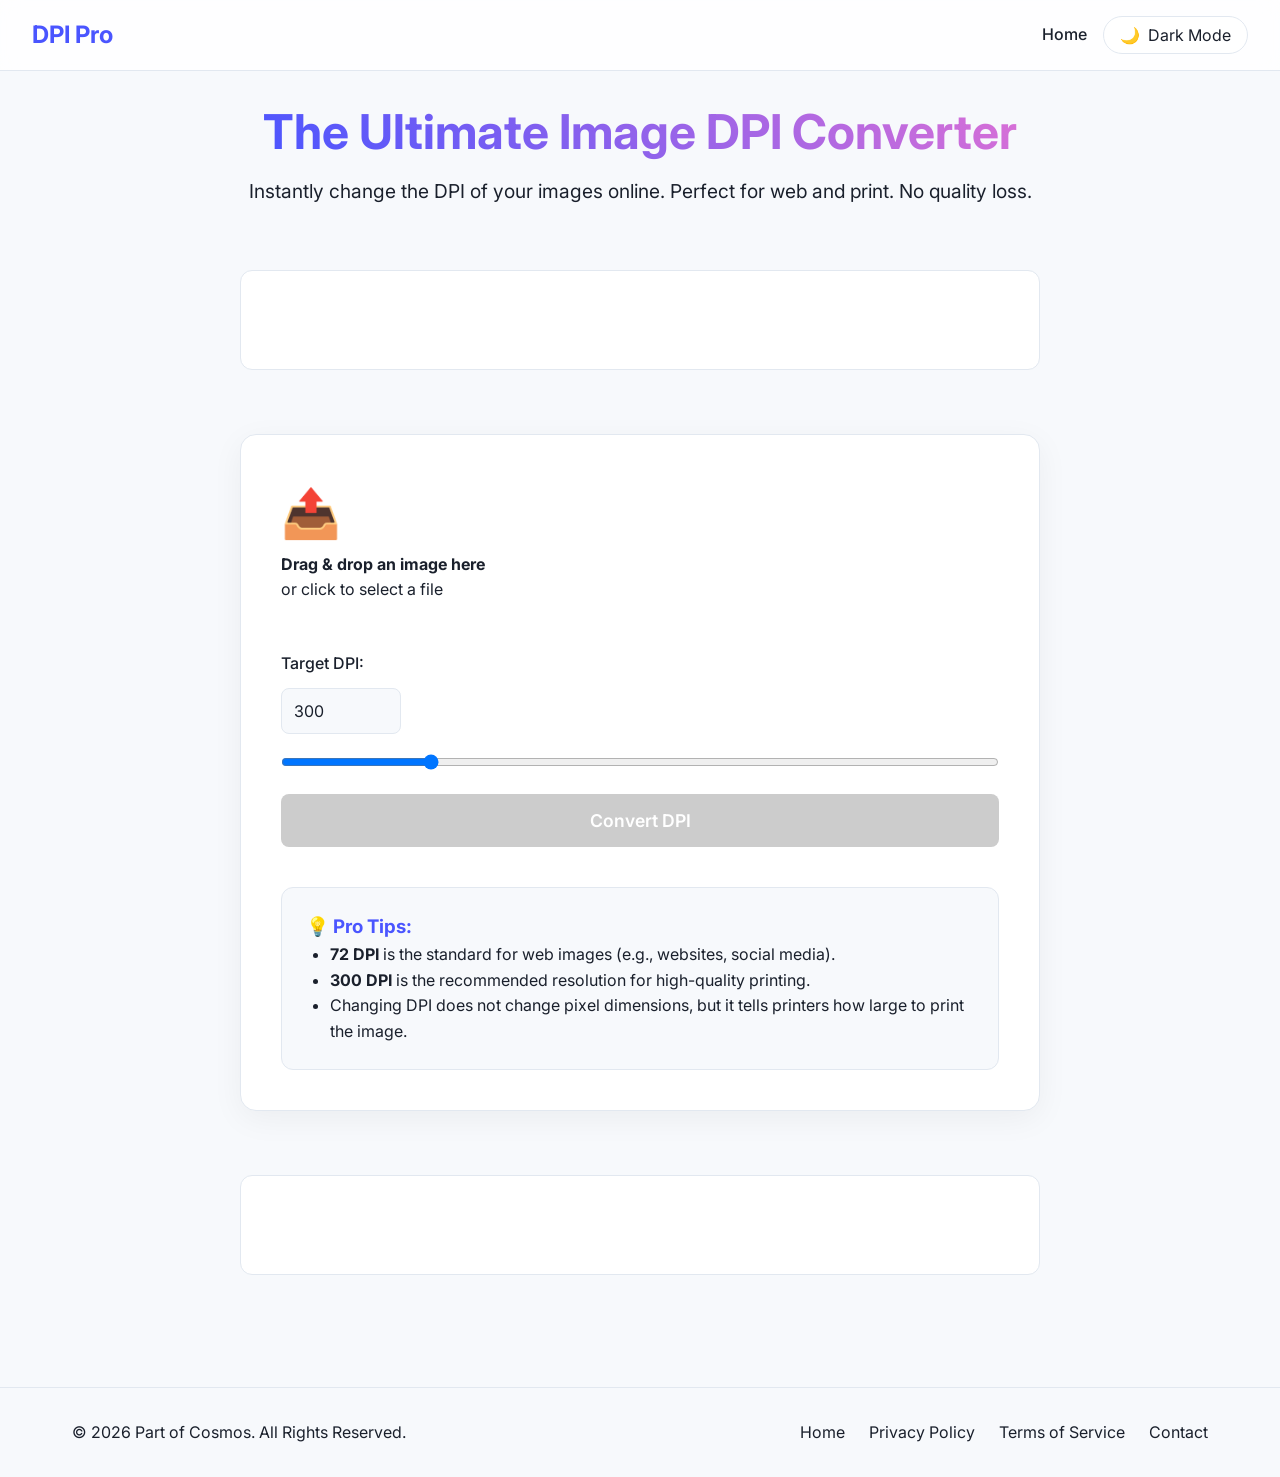
==== commit 44535f16: "Update index.html" ====
--- a/index.html
+++ b/index.html
@@ -1,4 +1,3 @@
-
 <!DOCTYPE html>
 <html lang="en">
 <head>
@@ -98,10 +97,28 @@
       padding: 0.5rem 1rem;
       border-radius: 20px;
       transition: all 0.3s ease;
+      margin-left: auto; /* Push to the right */
     }
     .theme-toggle:hover {
         transform: translateY(-2px);
         box-shadow: 0 4px 10px var(--shadow-color);
+    }
+
+    .header-links {
+        display: flex;
+        gap: 1rem;
+        align-items: center;
+    }
+
+    .header-links a {
+        color: var(--text-color);
+        text-decoration: none;
+        font-weight: 500;
+        transition: color 0.3s;
+    }
+
+    .header-links a:hover {
+        color: var(--primary-color);
     }
 
     main {
@@ -345,6 +362,22 @@
       .footer-content { flex-direction: column; gap: 1rem; }
       .ad-container { min-height: 60px; margin: 1.5rem auto; }
       .image-preview { height: 200px; }
+      header {
+          flex-direction: column;
+          gap: 1rem;
+      }
+      .header-links {
+          width: 100%;
+          justify-content: center;
+          order: 1; /* Place links above toggle on small screens */
+      }
+      .theme-toggle {
+          margin-left: 0;
+          width: fit-content;
+      }
+      .logo {
+          margin-bottom: 0.5rem;
+      }
     }
     
     .spinner {
@@ -363,9 +396,12 @@
 <body>
   <header>
     <div class="logo">DPI Pro</div>
-    <button class="theme-toggle" id="themeToggle">
-      <span id="themeIcon">🌙</span> <span id="themeText">Dark Mode</span>
-    </button>
+    <div class="header-links">
+        <a href="home.html">Home</a>
+        <button class="theme-toggle" id="themeToggle">
+            <span id="themeIcon">🌙</span> <span id="themeText">Dark Mode</span>
+        </button>
+    </div>
   </header>
 
   <main>
@@ -445,6 +481,7 @@
     <div class="footer-content">
       <p>© <span id="currentYear"></span> Part of Cosmos. All Rights Reserved.</p>
       <div class="footer-links">
+        <a href="home.html">Home</a>
         <a href="privacy.html" id="privacyLink">Privacy Policy</a>
         <a href="terms.html" id="termsLink">Terms of Service</a>
         <a href="#" id="contactLink">Contact</a>
@@ -610,7 +647,7 @@
     contactLink.addEventListener('click', (e) => {
       e.preventDefault();
       // !!! IMPORTANT: Replace with your actual email address !!!
-      window.location.href = 'mailto:your.email@example.com?subject=DPI Converter Feedback';
+      window.location.href = 'mailto:partofcosmmos@gmail.com?subject=DPI Converter Feedback';
     });
 
     // Initialize Google Ads
@@ -623,4 +660,3 @@
   </script>
 </body>
 </html>
-""")
